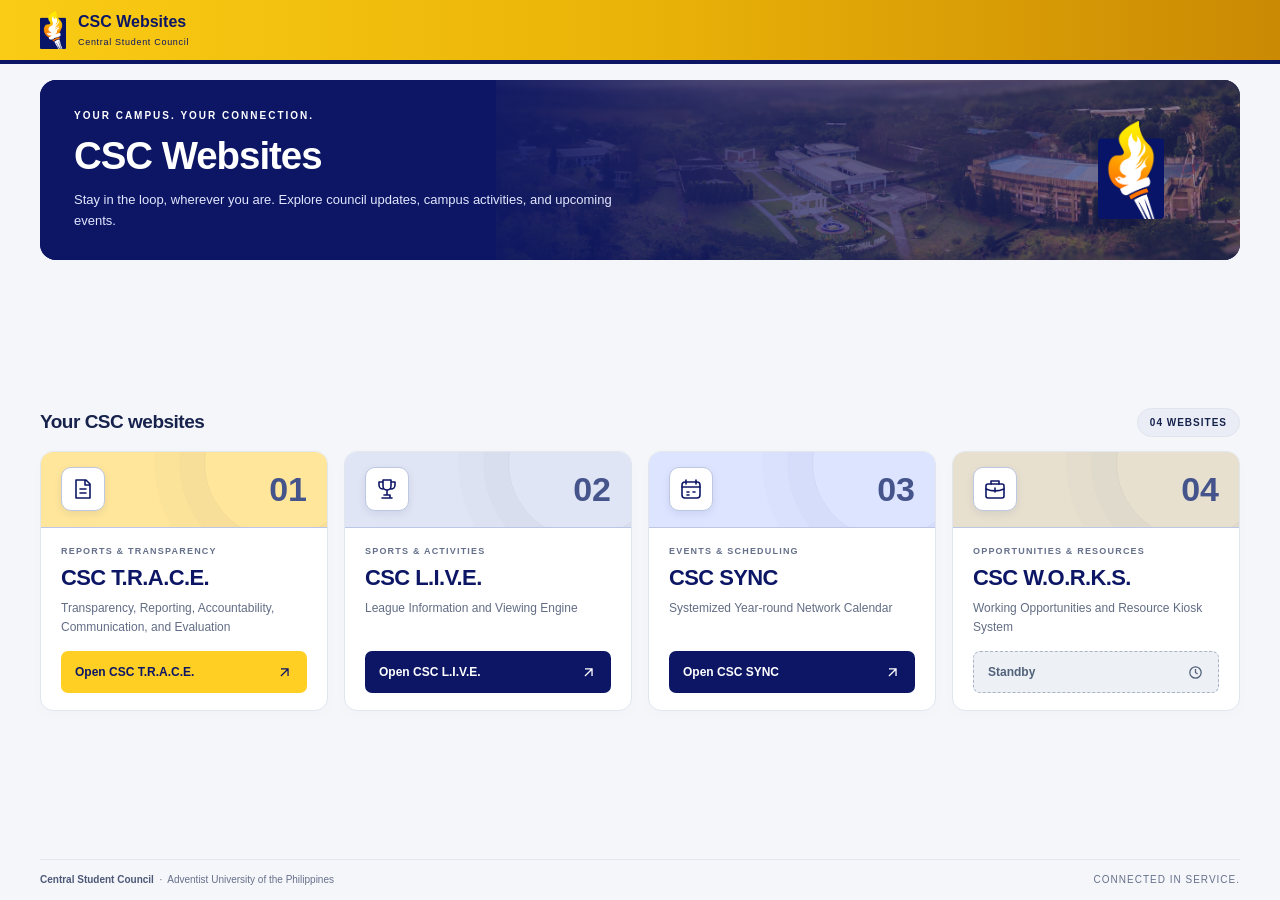
==== csc-websites.html @ c5859443 "Use each website name in its own header" ====
<!doctype html>
<html lang="en"><head><meta charset="UTF-8"><meta name="viewport" content="width=device-width, initial-scale=1"><meta name="theme-color" content="#0c1665"><meta name="description" content="Students Access dashboard — quick access to CSC SYNC, CSC T.R.A.C.E., and CSC L.I.V.E."><title>Students Access | CSC WEBSITES</title><link rel="icon" type="image/png" href="[data-uri]"><style>:root {
  --navy: #0c1665;
  --ink: #17234c;
  --gold: #ffcf24;
  --muted: #626d85;
  --line: #e2e6ef;
  --paper: #f5f6fa;
  color-scheme: light;
}
* { box-sizing: border-box; }
body { margin: 0; min-height: 100vh; min-height: 100svh; display: grid; grid-template-rows: auto auto 1fr auto; background: var(--paper); color: var(--ink); font-family: Arial, Helvetica, sans-serif; }
a { color: inherit; text-decoration: none; }
a:focus-visible { outline: 3px solid #3769ee; outline-offset: 5px; }
.site-header { background: linear-gradient(90deg, #facc15 0%, #eab308 50%, #ca8a04 100%); border-bottom: 4px solid var(--navy); color: var(--navy); }
.site-header-inner { max-width: 1240px; min-height: 60px; padding: 9px 20px; margin: auto; display: flex; align-items: center; justify-content: space-between; gap: 16px; }
.header-brand { display: flex; align-items: center; gap: 12px; min-width: 0; }
.header-brand img { width: 26px; height: 39px; object-fit: contain; flex-shrink: 0; }
.header-brand strong { display: block; font-size: 16px; line-height: 1.3; }
.header-brand small { display: block; font-size: 9px; line-height: 1.4; letter-spacing: .7px; margin-top: 3px; }
.hero {
  position: relative;
  isolation: isolate;
  overflow: hidden;
  display: flex;
  align-items: center;
  gap: 24px;
  width: calc(100% - 40px);
  max-width: 1200px;
  min-height: 180px;
  margin: 16px auto 0;
  padding: 24px 34px;
  border-radius: 16px;
  background: var(--navy);
  color: white;
}
.hero::before {
  content: '';
  position: absolute;
  inset: 0 0 0 38%;
  z-index: -2;
  background: url('[data-uri]') center / cover no-repeat;
}
.hero::after {
  content: '';
  position: absolute;
  inset: 0;
  z-index: -1;
  background: linear-gradient(90deg, #0c1665 0%, #0c1665fa 34%, #0c1665bc 54%, #0c166557 100%);
}
.hero-copy { max-width: 650px; }
.eyebrow { color: #fff; font-size: 10px; line-height: 1.6; font-weight: 700; letter-spacing: 2px; text-transform: uppercase; }
h1 { margin: 10px 0 12px; font-size: clamp(30px, 3vw, 40px); line-height: 1.15; letter-spacing: -1px; font-weight: 800; }
.hero p { max-width: 540px; margin: 0; color: #e3e7ff; font-size: 13px; line-height: 1.6; }
.hero-mark { margin-left: auto; flex-shrink: 0; width: 150px; display: grid; place-items: center; }
.hero-mark img { display: block; width: 66px; height: 99px; object-fit: contain; filter: drop-shadow(0 8px 20px #0002); }
main { width: 100%; max-width: 1240px; margin: 0 auto; align-self: center; padding: 20px; }
.section-top { display: flex; align-items: center; justify-content: space-between; gap: 16px; margin-bottom: 14px; }
.section-top h2 { margin: 0; font-size: 19px; font-weight: 800; letter-spacing: -.5px; }
.section-top p { margin: 0; color: var(--muted); font-size: 13px; }
.count { padding: 8px 12px; border: 1px solid #dfe4ee; border-radius: 20px; background: #eaedf5; font-size: 10px; font-weight: 700; letter-spacing: 1px; white-space: nowrap; }
.cards { display: grid; grid-template-columns: repeat(4, minmax(0, 1fr)); gap: 16px; }
.card { display: flex; flex-direction: column; overflow: hidden; background: white; border: 1px solid var(--line); border-radius: 13px; box-shadow: 0 4px 18px #17234c04; transition: transform .2s, box-shadow .2s; }
.card:hover { transform: translateY(-4px); box-shadow: 0 12px 25px #17234c0d; }
.card-banner { position: relative; overflow: hidden; height: 76px; padding: 12px 20px; display: flex; align-items: center; justify-content: space-between; gap: 5px; background: #dce4ff; border-bottom: 1px solid #bbc7e5; }
.card-banner::after { content: ''; position: absolute; width: 150px; height: 150px; border: 1px solid #0c166510; border-radius: 50%; right: -29px; top: -65px; box-shadow: 0 0 0 25px #0c166504, 0 0 0 50px #0c166503; }
.card-banner.trace { background: #ffe69b; }
.card-banner.live { background: #dfe5f4; }
.app-icon { z-index: 1; flex-shrink: 0; display: grid; place-items: center; width: 44px; height: 44px; border: 1px solid #bdc7df; border-radius: 10px; background: white; box-shadow: 0 3px 8px #0c166514; }
.app-icon svg { width: 24px; height: 24px; stroke: var(--navy); fill: none; stroke-width: 1.6; stroke-linecap: round; stroke-linejoin: round; }
.app-number { z-index: 1; font-size: 34px; font-weight: 800; color: #46548c; }
.card-body { display: flex; flex: 1; flex-direction: column; padding: 17px 20px; }
.tag { margin-bottom: 7px; font-size: 9px; line-height: 1.5; font-weight: 700; letter-spacing: 1.2px; text-transform: uppercase; color: #65708a; }
.card h3 { color: var(--navy); font-size: 22px; font-weight: 800; letter-spacing: -.6px; margin: 0 0 8px; }
.card p { margin: 0 0 14px; min-height: 38px; color: var(--muted); font-size: 12px; line-height: 1.6; }
.site-link { display: flex; align-items: center; justify-content: space-between; gap: 10px; margin-top: auto; min-height: 42px; padding: 11px 14px; border-radius: 7px; background: var(--navy); color: white; font-size: 12px; font-weight: 700; transition: background .2s; }
.site-link:hover { background: #202f91; }
.mobile-link-label { display: none; }
.standby-link:disabled { width: 100%; border: 1px dashed #a9b3c5; background: #edf0f5; color: #52627b; font-family: inherit; text-align: left; cursor: not-allowed; }
.card-banner.works { background: #e7e0cf; }
.site-link svg { width: 17px; height: 17px; stroke: currentColor; fill: none; stroke-width: 1.8; }
.card:has(.trace) .site-link { background: var(--gold); color: var(--navy); }
.card:has(.trace) .site-link:hover { background: #f2bd0a; }
.access-note { display: flex; align-items: center; justify-content: center; gap: 7px; margin: 23px 0 0; font-size: 11px; line-height: 1.6; color: #65708a; }
.access-note svg { width: 14px; height: 14px; flex-shrink: 0; fill: none; stroke: currentColor; stroke-width: 1.7; }
footer { display: flex; justify-content: space-between; gap: 15px; width: calc(100% - 40px); max-width: 1200px; margin: 0 auto; padding: 12px 0; border-top: 1px solid var(--line); color: #65708a; font-size: 10px; line-height: 1.6; }
footer strong { color: #4d5877; }
footer span:last-child { letter-spacing: 1px; text-transform: uppercase; }
.skip { position: absolute; top: -100px; left: 15px; background: white; color: var(--navy); padding: 12px; z-index: 10; }
.skip:focus { top: 12px; }
@media (max-width: 900px) {
  .hero { padding: 22px 26px; gap: 20px; min-height: 170px; }
  .hero-copy { max-width: 70%; }
  .hero p { font-size: 12px; }
  .hero-mark { width: 90px; }
  .hero-mark img { width: 60px; height: 90px; }
  main { padding: 18px 20px; }
  .cards { gap: 15px; }
  .card-body { padding: 15px; }
  .card h3 { font-size: 21px; }
  .card p { font-size: 12px; }
  .site-link { padding: 11px 12px; font-size: 11px; }
}
@media (max-width: 620px) {
  .site-header-inner { min-height: 54px; padding: 8px 12px; gap: 8px; }
  .header-brand { gap: 9px; }
  .header-brand img { width: 22px; height: 33px; }
  .header-brand strong { font-size: 12px; }
  .header-brand small { font-size: 8px; letter-spacing: 0; max-width: 170px; }
  .hero { width: calc(100% - 24px); margin-top: 10px; padding: 18px 20px; min-height: 112px; border-radius: 13px; }
  .hero::before { inset: 0; background-position: 58% center; }
  .hero::after { background: linear-gradient(90deg, #0c1665fa, #0c1665c4); }
  .hero-copy { max-width: 100%; padding-right: 0; }
  .eyebrow { font-size: 9px; letter-spacing: 1.5px; }
  h1 { font-size: 29px; margin: 10px 0; padding-right: 27px; letter-spacing: -1px; }
  .hero p { display: none; }
  .hero-mark { position: absolute; top: 18px; right: 17px; width: 24px; }
  .hero-mark img { width: 24px; height: 36px; }
  main { padding: 16px 12px; }
  .section-top { margin-bottom: 10px; }
  .section-top h2 { font-size: 17px; }
  .section-top p { font-size: 11px; }
  .count { font-size: 9px; padding: 7px 9px; }
  .cards { grid-template-columns: repeat(4, minmax(0, 1fr)); gap: 5px; }
  .card { flex-direction: column; }
  .card-banner { display: flex; height: 54px; padding: 8px 6px; gap: 3px; }
  .app-number { display: block; font-size: clamp(15px, 4vw, 22px); }
  .app-icon { width: 28px; height: 32px; border-radius: 7px; }
  .app-icon svg { width: 20px; height: 20px; }
  .card-body { padding: 9px 5px; min-width: 0; }
  .tag { display: none; }
  .card h3 { font-size: clamp(10px, 2.4vw, 14px); line-height: 1.3; min-height: 2.6em; margin: 0 0 7px; overflow-wrap: anywhere; letter-spacing: -.3px; }
  .card p { display: block; min-height: 70px; font-size: clamp(8px, 1.8vw, 10px); line-height: 1.45; margin: 0 0 10px; overflow-wrap: anywhere; }
  .site-link { padding: 7px 4px; gap: 3px; min-height: 34px; font-size: 9px; }
  .site-link svg { width: 12px; height: 12px; flex-shrink: 0; }
  .site-link .link-label { display: none; }
  .mobile-link-label { display: inline; }
  .access-note { font-size: 10px; }
  footer { width: calc(100% - 24px); padding: 9px 0; font-size: 9px; }
  footer span:last-child { display: none; }
}
@media (max-height: 620px) and (min-width: 621px) {
  .hero { min-height: 140px; margin-top: 10px; padding-top: 18px; padding-bottom: 18px; }
  .hero p { display: none; }
  .hero-mark img { width: 50px; height: 75px; }
  main { padding-top: 14px; padding-bottom: 14px; }
  .card-banner { height: 52px; }
  .card p { display: none; }
}
@media (max-height: 480px) and (min-width: 621px) {
  .site-header-inner { min-height: 46px; padding-top: 5px; padding-bottom: 5px; }
  .header-brand img { width: 20px; height: 30px; }
  .header-brand strong { font-size: 13px; }
  .hero { min-height: 82px; margin-top: 8px; padding: 13px 24px; }
  .hero-mark img { width: 34px; height: 51px; }
  .eyebrow { font-size: 8px; }
  h1 { font-size: 28px; margin: 5px 0 0; }
  main { padding-top: 10px; padding-bottom: 10px; }
  .section-top { margin-bottom: 9px; }
  .section-top h2 { font-size: 16px; }
  .count { padding: 5px 9px; }
  .card-banner { display: flex; height: 52px; }
  .tag { display: none; }
  .card-body { padding: 12px; }
  .card h3 { font-size: 19px; }
  .site-link { min-height: 36px; padding: 8px 12px; }
  footer { padding: 8px 0; }
}
@media (max-height: 650px) and (max-width: 620px) {
  .hero { min-height: 80px; margin-top: 8px; padding: 12px 18px; }
  h1 { font-size: 25px; margin: 6px 0 0; }
  .hero-mark { top: 16px; }
  main { padding: 10px 12px; }
  .section-top { margin-bottom: 8px; }
  .section-top h2 { font-size: 16px; }
  .count { padding: 5px 8px; }
  .cards { gap: 5px; }
  .card-body { padding: 8px 5px; }
  .card h3 { font-size: clamp(10px, 2.4vw, 14px); margin-bottom: 4px; }
  .card p { min-height: 70px; margin-bottom: 8px; }
  .site-link { min-height: 34px; padding: 7px 4px; }
  footer { padding: 6px 0; font-size: 8px; }
}
@media (prefers-reduced-motion: reduce) { * { transition: none !important; } }

/* Uniform CSC branding, scoped to avoid changing application controls. */
.csc-site-header {
  box-sizing: border-box;
  display: block;
  position: relative;
  z-index: 30;
  width: 100%;
  height: 64px;
  min-height: 64px;
  margin: 0;
  padding: 0;
  border: 0;
  border-bottom: 4px solid #0c1665;
  border-radius: 0;
  background: linear-gradient(90deg, #facc15 0%, #eab308 50%, #ca8a04 100%);
  color: #0c1665;
  font-family: Arial, Helvetica, sans-serif;
  box-shadow: none;
}
@media (max-width: 380px) {
  .csc-site-header .csc-header-brand strong { max-width: 130px; }
  .csc-site-header .csc-header-brand small { display: none; }
}
.csc-site-header *, .csc-site-header *::before, .csc-site-header *::after { box-sizing: border-box; }
.csc-site-header .csc-header-inner {
  display: flex;
  align-items: center;
  justify-content: space-between;
  gap: 16px;
  width: 100%;
  max-width: 1240px;
  height: 60px;
  margin: 0 auto;
  padding: 9px 20px;
}
.csc-site-header .csc-header-brand { display: flex; align-items: center; gap: 12px; min-width: 0; flex: 1; }
.csc-site-header .csc-header-brand > div { min-width: 0; flex: 1; }
.csc-site-header .csc-header-brand img { display: block; width: 26px; height: 39px; object-fit: contain; flex-shrink: 0; border: 0; border-radius: 0; background: transparent; }
.csc-site-header .csc-header-brand strong { display: block; overflow: hidden; white-space: nowrap; text-overflow: ellipsis; margin: 0; color: #0c1665; font-family: Arial, Helvetica, sans-serif; font-size: 16px; font-weight: 700; line-height: 1.3; letter-spacing: 0; }
.csc-site-header .csc-header-brand small { display: block; overflow: hidden; white-space: nowrap; text-overflow: ellipsis; margin-top: 3px; color: #0c1665; font-size: 9px; font-weight: 400; line-height: 1.4; letter-spacing: .7px; }
.csc-site-header .csc-header-actions { display: flex; align-items: center; justify-content: flex-end; flex-wrap: nowrap; gap: 8px; flex-shrink: 0; }
.csc-site-header .csc-header-actions > button { display: inline-grid; place-items: center; position: relative; flex: 0 0 34px; width: 34px; height: 34px; min-height: 0; margin: 0; padding: 0; border-radius: 50%; font-size: 18px; line-height: 1; }
.csc-site-header .csc-trace-brand > div { container-type: inline-size; }
.csc-site-header .csc-trace-brand small { max-width: none; font-size: min(10px, 3cqw); line-height: 1.4; letter-spacing: 0; text-overflow: clip; }
.csc-site-header .csc-dashboard-back { display: inline-flex; align-items: center; justify-content: center; gap: 7px; flex-shrink: 0; min-height: 36px; padding: 8px 12px; border: 1px solid #0c16654d; border-radius: 7px; background: #fff9; color: #0c1665; font-family: Arial, Helvetica, sans-serif; font-size: 12px; font-weight: 700; line-height: 1.3; text-decoration: none; white-space: nowrap; }
.csc-site-header .csc-dashboard-back:hover { background: white; }
.csc-site-header .csc-dashboard-back svg { width: 16px; height: 16px; fill: none; stroke: currentColor; stroke-width: 1.8; }
.csc-site-header :is(a,button):focus-visible { outline: 3px solid #0c1665; outline-offset: 3px; }
@media (max-width: 620px) {
  .csc-site-header { height: 58px; min-height: 58px; }
  .csc-site-header .csc-header-inner { height: 54px; padding: 8px 12px; gap: 10px; flex-wrap: nowrap; }
  .csc-site-header .csc-header-brand { gap: 9px; }
  .csc-site-header .csc-header-brand img { width: 22px; height: 33px; }
  .csc-site-header .csc-header-brand strong { font-size: 12px; }
  .csc-site-header .csc-header-brand small { max-width: 170px; font-size: 8px; letter-spacing: 0; }
  .csc-site-header .csc-dashboard-back { min-height: 34px; padding: 7px 9px; font-size: 10px; }
  .csc-site-header .csc-dashboard-back span { display: none; }
  .csc-site-header .csc-header-actions { margin-left: auto; }
  .csc-site-header .csc-header-actions > button { flex-basis: 30px; width: 30px; height: 30px; font-size: 17px; }
  .csc-site-header .csc-trace-brand small { display: block; max-width: none; font-size: min(10px, 3cqw); letter-spacing: 0; }
}
</style></head>
<body><a class="skip" href="#main">Skip to content</a>
<header class="csc-site-header"><div class="csc-header-inner"><div class="csc-header-brand"><img src="[data-uri]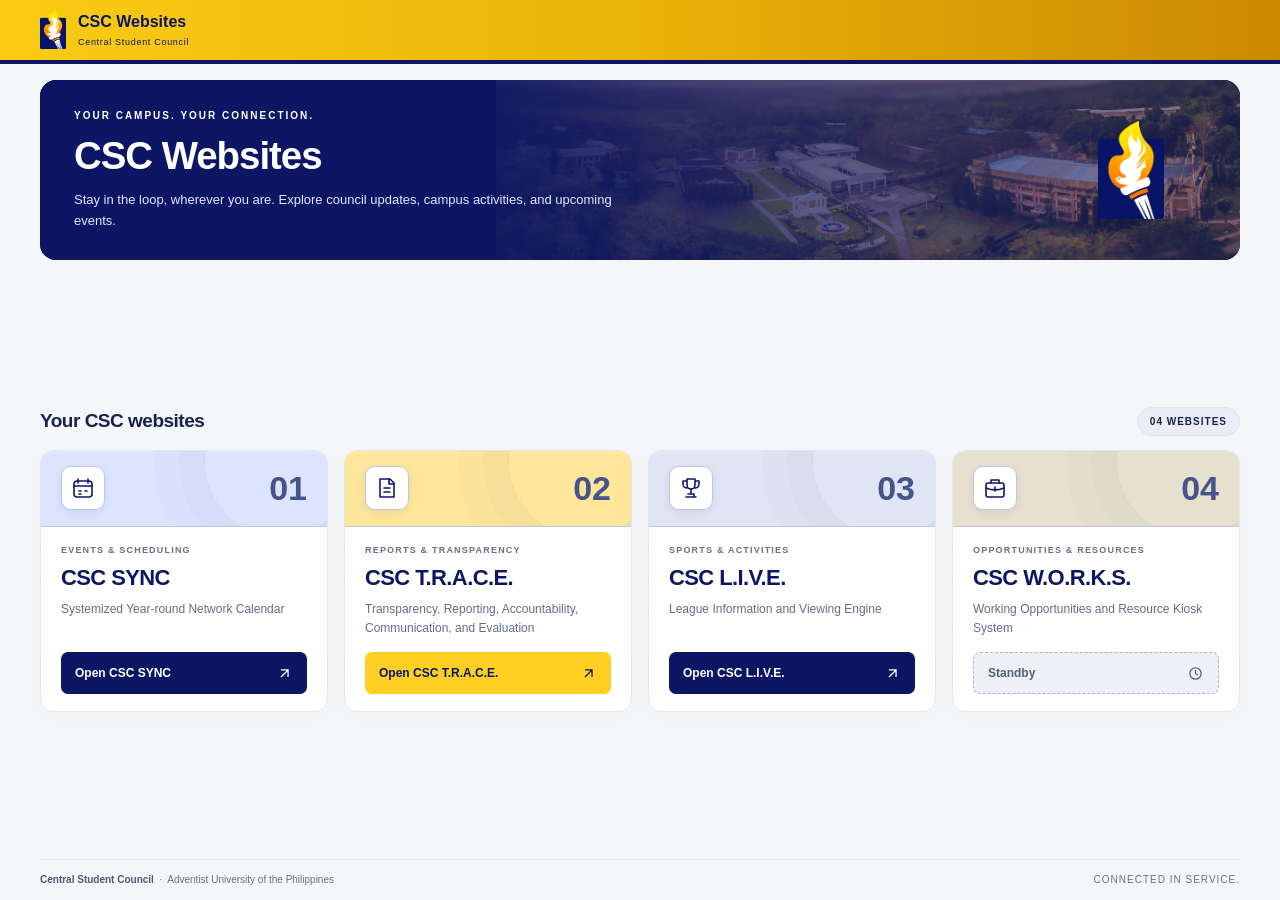
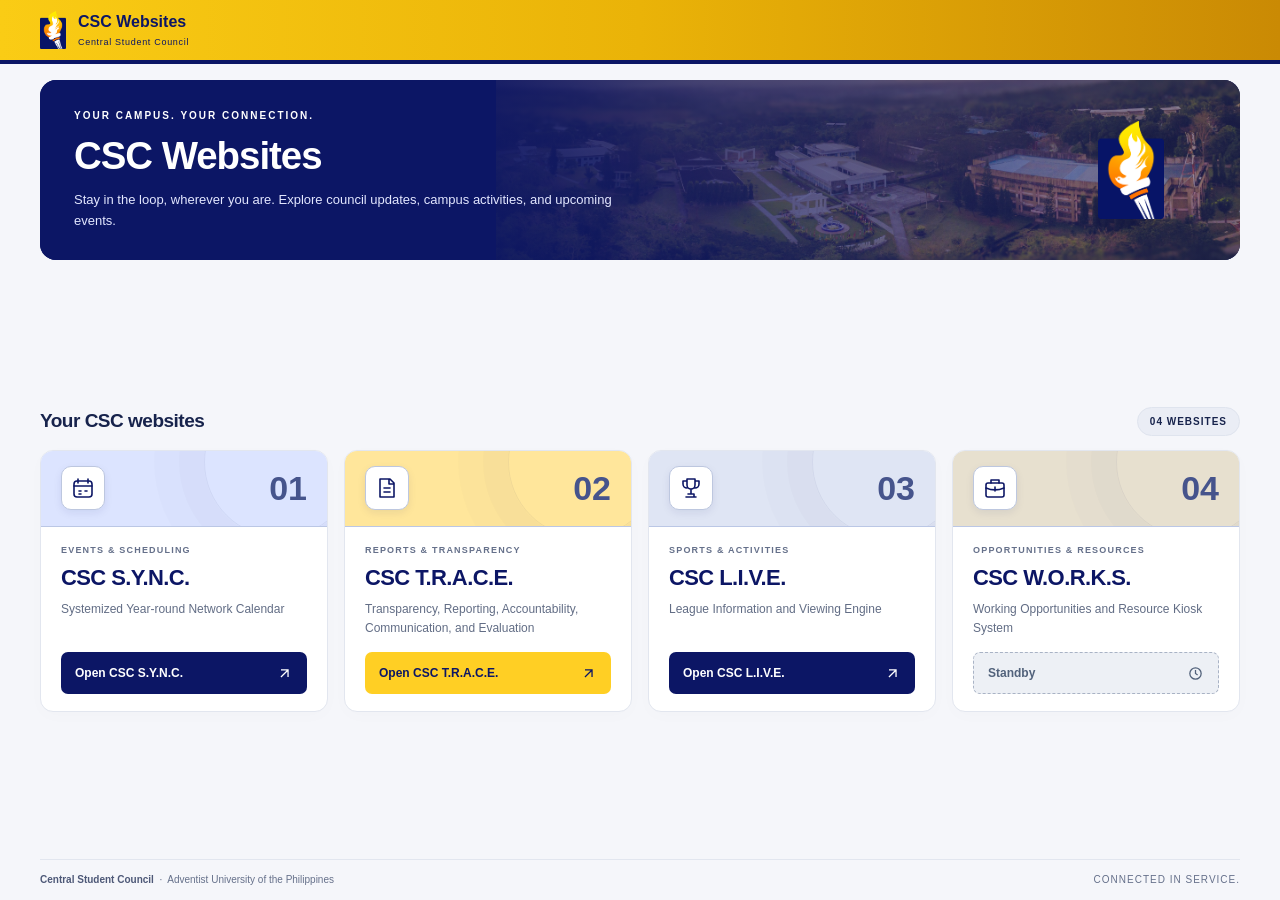
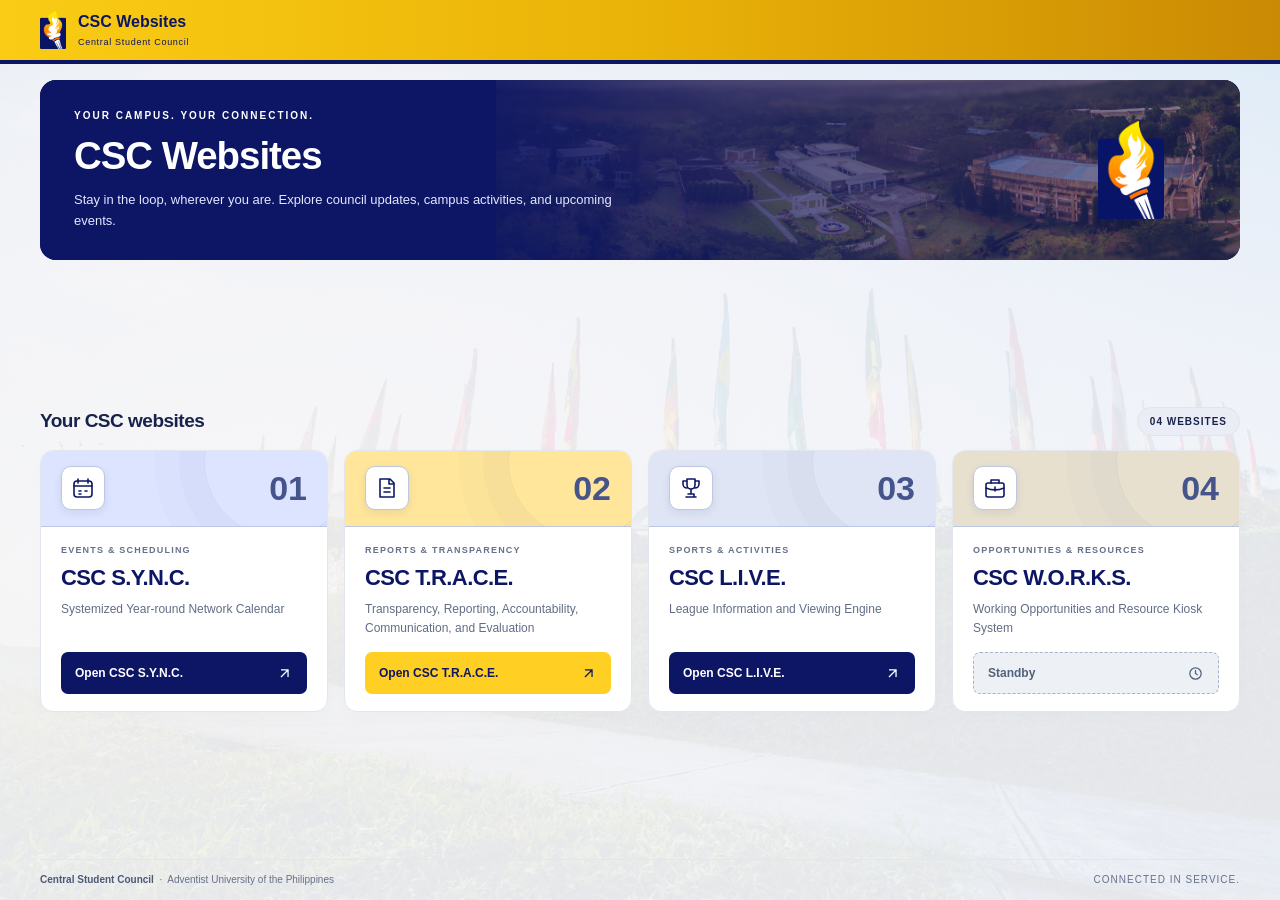
